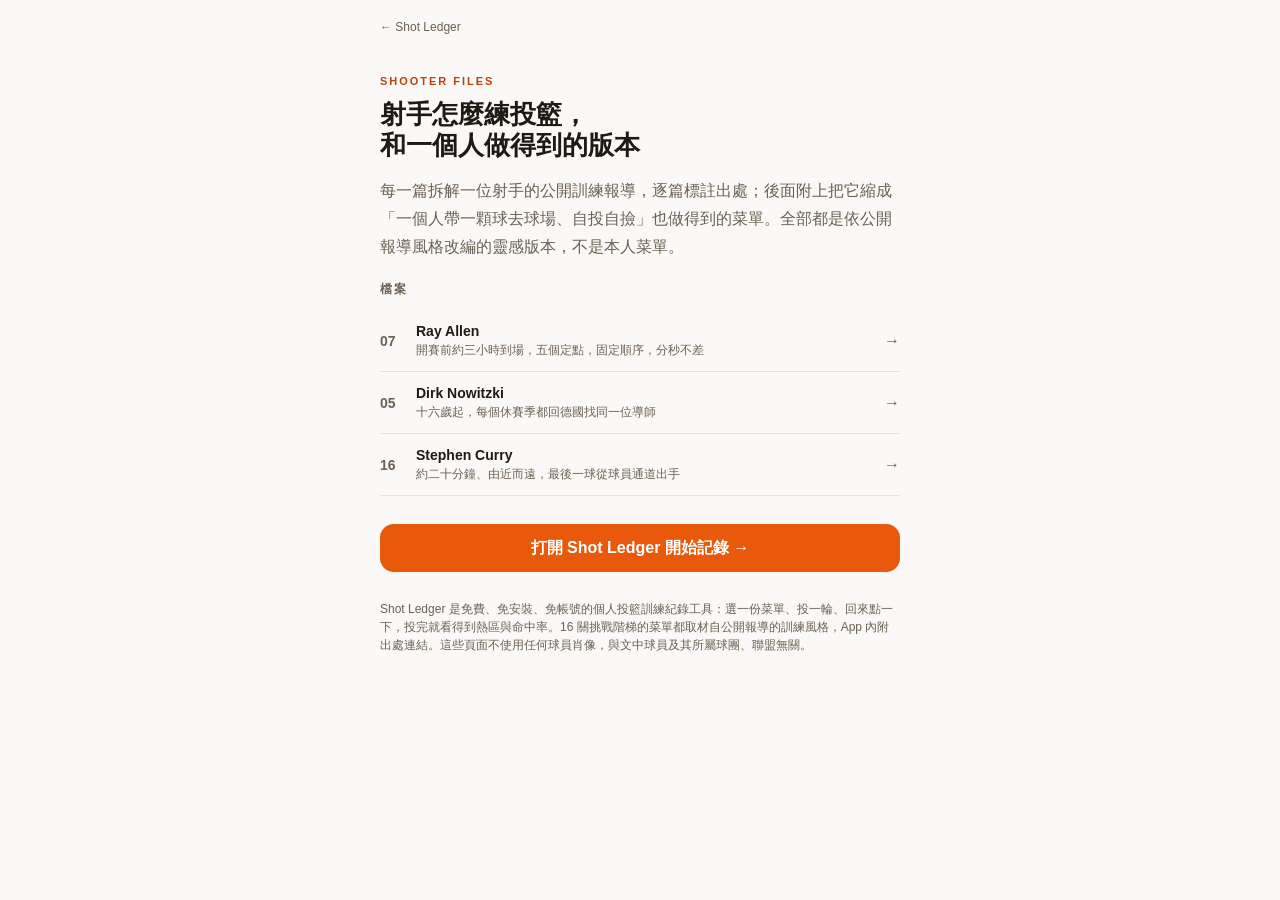
==== stories/index.html @ 7e096281 "射手檔案：三篇靜態文章頁＋發文素材庫（SPEC_M17） 比稿選 A 案「刊號檔案」（雜誌內頁感、純排版、不依賴照片）。第一批三關： Ray Allen(7)／Dirk Nowitzki(5)／Ste" ====
<!doctype html>
<html lang="zh-Hant">
<head>
<meta charset="UTF-8" />
<meta name="viewport" content="width=device-width, initial-scale=1, viewport-fit=cover" />
<title>射手檔案｜NBA 射手怎麼練投籃，和一個人做得到的版本</title>
<meta name="description" content="Ray Allen、Dirk Nowitzki、Stephen Curry 的投籃訓練與賽前儀式，逐篇標註出處，並附上一個人在球場自投自撿做得到的改編版菜單。" />
<meta name="theme-color" content="#FAF9F7" />
<link rel="canonical" href="https://shot-ledger.pages.dev/stories/" />
<meta property="og:title" content="射手檔案｜NBA 射手怎麼練投籃，和一個人做得到的版本" />
<meta property="og:description" content="三位射手的訓練故事，逐篇標註出處，附一個人做得到的改編版菜單。" />
<meta property="og:image" content="https://shot-ledger.pages.dev/assets/og-v2.jpg" />
<meta property="og:url" content="https://shot-ledger.pages.dev/stories/" />
<meta property="og:type" content="website" />
<meta property="og:site_name" content="Shot Ledger" />
<meta property="og:locale" content="zh_TW" />
<meta name="twitter:card" content="summary_large_image" />
<link rel="stylesheet" href="../css/tokens.css" />
<link rel="stylesheet" href="../css/story.css" />
<script>
  try {
    var saved = JSON.parse(localStorage.getItem('shotledger_v1') || 'null');
    var pref = saved && saved.settings && saved.settings.theme;
    var dark = pref === 'dark' || (pref !== 'light' && matchMedia('(prefers-color-scheme: dark)').matches);
    document.documentElement.dataset.theme = dark ? 'dark' : 'light';
  } catch (e) {
    document.documentElement.dataset.theme = matchMedia('(prefers-color-scheme: dark)').matches ? 'dark' : 'light';
  }
</script>
<script type="application/ld+json">
{
  "@context": "https://schema.org",
  "@type": "CollectionPage",
  "name": "射手檔案",
  "description": "NBA 射手的投籃訓練與賽前儀式，附一個人做得到的改編版菜單。",
  "inLanguage": "zh-Hant",
  "url": "https://shot-ledger.pages.dev/stories/",
  "isPartOf": { "@type": "WebSite", "name": "Shot Ledger", "url": "https://shot-ledger.pages.dev/" }
}
</script>
</head>
<body>
<main class="story">
  <a class="story__back" href="../">← Shot Ledger</a>

  <header class="index-head">
    <p class="index-head__kicker">SHOOTER FILES</p>
    <h1 class="index-head__h1">射手怎麼練投籃，<br>和一個人做得到的版本</h1>
    <p class="index-head__lead">每一篇拆解一位射手的公開訓練報導，逐篇標註出處；後面附上把它縮成「一個人帶一顆球去球場、自投自撿」也做得到的菜單。全部都是依公開報導風格改編的靈感版本，不是本人菜單。</p>
  </header>

  <section class="others" style="margin-top:0">
    <p class="others__title">檔案</p>
    <div class="others__list">
      <a class="of" href="ray-allen.html">
        <span class="of__n">07</span>
        <span><span class="of__nm">Ray Allen</span><br><span class="of__fc">開賽前約三小時到場，五個定點，固定順序，分秒不差</span></span>
        <span class="of__ar">→</span>
      </a>
      <a class="of" href="dirk-nowitzki.html">
        <span class="of__n">05</span>
        <span><span class="of__nm">Dirk Nowitzki</span><br><span class="of__fc">十六歲起，每個休賽季都回德國找同一位導師</span></span>
        <span class="of__ar">→</span>
      </a>
      <a class="of" href="stephen-curry.html">
        <span class="of__n">16</span>
        <span><span class="of__nm">Stephen Curry</span><br><span class="of__fc">約二十分鐘、由近而遠，最後一球從球員通道出手</span></span>
        <span class="of__ar">→</span>
      </a>
    </div>
  </section>

  <a class="cta" href="../">打開 Shot Ledger 開始記錄 →</a>

  <p class="index-note">Shot Ledger 是免費、免安裝、免帳號的個人投籃訓練紀錄工具：選一份菜單、投一輪、回來點一下，投完就看得到熱區與命中率。16 關挑戰階梯的菜單都取材自公開報導的訓練風格，App 內附出處連結。這些頁面不使用任何球員肖像，與文中球員及其所屬球團、聯盟無關。</p>
</main>
</body>
</html>
---- css/tokens.css ----
/* css/tokens.css — 設計變數：色彩 / 字級 / 間距 / 圓角 / 陰影 */

:root {
  /* ---- 色彩：籃球橘 accent + 暖灰底 + 深炭文字 ---- */
  --color-accent: #E8590C;
  --color-accent-dark: #B8430A;
  --color-accent-tint: #FDEAE0;
  --color-accent-contrast: #FFFFFF;

  --color-bg: #FAF9F7;
  --color-surface: #FFFFFF;
  --color-surface-sunken: #F2EFE9;
  --color-border: #E7E1D8;
  --color-border-strong: #D8CFC1;

  --color-text: #201A15;
  --color-text-muted: #6B6053;
  --color-text-faint: #94897A;
  --color-text-on-accent: #FFFFFF;

  --color-success: #17794F;
  --color-success-tint: #E1F4EB;
  --color-danger: #B23B2E;
  --color-danger-tint: #FBE7E3;

  --color-court-line: #C9BFAF;
  --color-spot-idle: #C7BFB2;

  --color-heat-none: #D8D2C6;
  --color-heat-cold: #3E7CB1;
  --color-heat-warm: #E3A72E;
  --color-heat-hot: #E8590C;

  /* ---- 夜幕深藍：hero 卡生涯數據面板專用（呼應 favicon / OG 圖夜空色系） ---- */
  --color-night: #1F3A5F;
  --color-night-line: #35517A;
  --color-on-night: #FAF9F7;
  --color-on-night-muted: rgba(250, 249, 247, 0.62);

  /* ---- 字級 ---- */
  --font-family: -apple-system, BlinkMacSystemFont, "Segoe UI", "PingFang TC",
    "Noto Sans TC", "Microsoft JhengHei", "Heiti TC", sans-serif;

  --text-xs: 12px;
  --text-sm: 14px;
  --text-md: 16px;
  --text-lg: 19px;
  --text-xl: 26px;
  --text-2xl: 38px;
  --text-3xl: 48px;

  --leading-tight: 1.2;
  --leading-normal: 1.5;

  /* ---- 間距 ---- */
  --space-1: 4px;
  --space-2: 8px;
  --space-3: 12px;
  --space-4: 16px;
  --space-5: 20px;
  --space-6: 28px;
  --space-7: 40px;
  --space-8: 56px;

  /* ---- 圓角 ---- */
  --radius-sm: 8px;
  --radius-md: 14px;
  --radius-lg: 16px;
  --radius-full: 999px;

  /* ---- 陰影 ---- */
  --shadow-sm: 0 1px 2px rgba(32, 26, 21, 0.06);
  --shadow-md: 0 6px 20px rgba(32, 26, 21, 0.09);
  --shadow-lg: 0 12px 36px rgba(32, 26, 21, 0.14);

  /* ---- 觸控 / 動效 ---- */
  --touch-min: 48px;
  --transition-fast: 150ms ease;
  --transition-med: 220ms cubic-bezier(0.22, 0.61, 0.36, 1);

  --tabbar-height: 64px;
  --safe-bottom: env(safe-area-inset-bottom, 0px);
}

@media (prefers-reduced-motion: reduce) {
  :root {
    --transition-fast: 1ms;
    --transition-med: 1ms;
  }
}

/* ---------------------------------------------------------------------- */
/* 深色模式：由 js/app.js 的 applyTheme() 寫入 document.documentElement       */
/* 的 data-theme 屬性套用。--color-night 系列（夜幕面板）與                    */
/* --color-text-on-accent / --color-accent-contrast 兩色不變，                */
/* 兩種主題下都成立，故不在此覆寫。                                          */
/* ---------------------------------------------------------------------- */

:root[data-theme="dark"] {
  --color-accent: #F2691D;
  --color-accent-dark: #E8590C;
  --color-accent-tint: #3A2417;

  --color-bg: #16130F;
  --color-surface: #201B16;
  --color-surface-sunken: #2A241E;
  --color-border: #3A322A;
  --color-border-strong: #4A4036;

  --color-text: #F2EDE5;
  --color-text-muted: #B3A793;
  --color-text-faint: #857A6A;

  --color-success: #4CC38A;
  --color-success-tint: #143327;
  --color-danger: #E5695B;
  --color-danger-tint: #3A1F1B;

  --color-court-line: #4A4036;
  --color-spot-idle: #5A5142;

  --color-heat-none: #3A342C;
  --color-heat-cold: #4C8FC9;
  --color-heat-warm: #E3A72E;
  --color-heat-hot: #F2691D;

  --shadow-sm: 0 1px 2px rgba(0, 0, 0, 0.35);
  --shadow-md: 0 6px 20px rgba(0, 0, 0, 0.45);
  --shadow-lg: 0 12px 36px rgba(0, 0, 0, 0.55);
}
---- css/story.css ----
/* css/story.css — 射手檔案（/stories/）專用樣式。
 *
 * 這幾頁是**獨立的靜態 HTML**，不是 SPA 的一部分（比稿定案 A 案「刊號檔案」）。
 * 為什麼不做成 #/story/xxx：hash 對搜尋引擎是同一個網址，做了也不會被當成獨立頁面
 * 索引，等於白做——而這幾頁存在的理由有一半就是自然搜尋流量（SPEC_M17 §1）。
 *
 * 色彩／字級／間距一律吃 css/tokens.css，本檔不自己定義任何顏色值。
 * 深色模式：靜態頁沒有 app.js，改由每頁 <head> 的三行 inline script 設定
 * <html data-theme>（先讀 App 存的偏好，沒有就跟系統），tokens.css 的深色區塊照樣生效。
 */

* { box-sizing: border-box; }

body {
  margin: 0;
  font-family: var(--font-family);
  background: var(--color-bg);
  color: var(--color-text);
  -webkit-font-smoothing: antialiased;
  -webkit-text-size-adjust: 100%;
}

h1, h2, h3, p { margin: 0; }
a { color: inherit; }
.nowrap { white-space: nowrap; }

.story {
  max-width: 560px;
  margin: 0 auto;
  padding: 0 var(--space-5) var(--space-8);
}

/* 回上層：小、輕、不搶戲，但每頁都要有（單頁落地的訪客需要出口） */
.story__back {
  display: inline-block;
  margin: var(--space-5) 0 0;
  font-size: var(--text-xs);
  color: var(--color-text-muted);
  text-decoration: none;
}

.story__back:hover { color: var(--color-accent); }

/* ---------------------------------------------------------------------- */
/* 刊頭：關卡序號當浮水印（呼應 App 內 hero 卡與徽章數字盤的同一套語彙）      */
/* ---------------------------------------------------------------------- */

.masthead {
  position: relative;
  padding: var(--space-6) 0 var(--space-5);
  overflow: hidden; /* 刊號浮水印刻意超出右邊界，這裡切掉才不會造成水平溢出 */
}

.masthead__bignum {
  position: absolute;
  top: 4px;
  right: -6px;
  font-size: 132px;
  font-weight: 800;
  line-height: .8;
  letter-spacing: -.04em;
  color: var(--color-border);
  user-select: none;
  z-index: 0;
}

.masthead__kicker,
.masthead__name,
.masthead__meta { position: relative; z-index: 1; }

/* 小字一律用 accent-dark：實測 accent 在淺色底只有 3.4:1（AA 小字要 4.5），
   accent-dark 是 5.19:1；深色模式下 accent-dark 是 #E8590C，同樣過關。 */
.masthead__kicker {
  font-size: 11px;
  font-weight: 800;
  letter-spacing: .18em;
  color: var(--color-accent-dark);
}

.masthead__name {
  margin-top: var(--space-2);
  font-size: var(--text-2xl);
  font-weight: 800;
  line-height: var(--leading-tight);
}

.masthead__meta {
  margin-top: var(--space-3);
  font-size: var(--text-sm);
  color: var(--color-text-muted);
}

.masthead__rule {
  position: relative;
  z-index: 1;
  height: 2px;
  background: var(--color-text);
  margin-top: var(--space-5);
}

/* ---------------------------------------------------------------------- */
/* 生涯數據帶：沿用 App 內 hero 卡的夜幕深藍面板                            */
/* ---------------------------------------------------------------------- */

.statband {
  margin-top: var(--space-5);
  background: var(--color-night);
  color: var(--color-on-night);
  border-radius: var(--radius-md);
  padding: var(--space-4);
  display: grid;
  grid-template-columns: repeat(4, 1fr);
  gap: var(--space-2);
}

.statband__num {
  font-size: var(--text-lg);
  font-weight: 800;
  line-height: 1;
  font-variant-numeric: tabular-nums;
  text-align: center;
}

.statband__num small { font-size: .6em; font-weight: 700; }

.statband__lab {
  margin-top: 5px;
  font-size: 10px;
  letter-spacing: .06em;
  color: var(--color-on-night-muted);
  text-align: center;
}

.statband__src {
  grid-column: 1 / -1;
  margin-top: var(--space-2);
  padding-top: var(--space-2);
  border-top: 1px solid var(--color-night-line);
  font-size: 10px;
  line-height: var(--leading-normal);
  color: var(--color-on-night-muted);
  text-align: center;
}

/* ---------------------------------------------------------------------- */
/* 正文                                                                    */
/* ---------------------------------------------------------------------- */

.prose { margin-top: var(--space-6); }

.prose h2 {
  font-size: var(--text-xs);
  font-weight: 800;
  letter-spacing: .14em;
  color: var(--color-accent-dark);
  margin-bottom: var(--space-3);
}

.prose h2 + p { margin-top: 0; }
.prose p {
  font-size: var(--text-md);
  line-height: 1.75;
  color: var(--color-text);
}
.prose p + p { margin-top: var(--space-4); }
.prose section + section { margin-top: var(--space-6); }

/* 重點句：底線式螢光，不是整段變色（整段變色在長文裡很吵） */
.prose em {
  font-style: normal;
  background: linear-gradient(transparent 62%, var(--color-accent-tint) 62%);
}

.pull {
  margin: var(--space-6) 0;
  padding-left: var(--space-4);
  border-left: 3px solid var(--color-accent);
  font-size: var(--text-lg);
  font-weight: 700;
  line-height: var(--leading-tight);
}

.pull__who {
  display: block;
  margin-top: var(--space-2);
  font-size: var(--text-xs);
  font-weight: 400;
  line-height: var(--leading-normal);
  color: var(--color-text-muted);
}

/* ---------------------------------------------------------------------- */
/* 菜單區：輪次序列                                                        */
/* ---------------------------------------------------------------------- */

.menu {
  margin-top: var(--space-6);
  border-top: 1px solid var(--color-border);
  padding-top: var(--space-4);
}

.menu__head {
  display: flex;
  align-items: baseline;
  gap: var(--space-2);
  flex-wrap: wrap;
}

.menu__title { font-size: var(--text-sm); font-weight: 800; }
.menu__sub { font-size: var(--text-xs); color: var(--color-text-muted); }

.menu__rounds {
  display: flex;
  flex-wrap: wrap;
  gap: 4px;
  margin-top: var(--space-3);
}

.rd {
  width: 36px;
  height: 38px;
  border-radius: 5px;
  display: flex;
  flex-direction: column;
  align-items: center;
  justify-content: center;
  gap: 1px;
  font-size: 10px;
  font-weight: 700;
  background: var(--color-surface-sunken);
  border: 1px solid var(--color-border);
  /* 10px 的格內小字用 muted 在深色模式只有 4.06:1（AA 小字要 4.5），直接用 text */
  color: var(--color-text);
}

.rd b { font-size: 11px; font-variant-numeric: tabular-nums; color: var(--color-text); }

/* 三分輪染 accent-tint：一眼看得出這份菜單的距離結構。
   文字色刻意不跟著改成 accent-dark——accent-dark 壓在深色模式的 accent-tint 上只有
   4.06:1，10px 小字不及格；而且距離本來就有文字寫在格子裡，顏色只是輔助訊號。 */
.rd--three {
  background: var(--color-accent-tint);
  border-color: var(--color-accent-tint);
}
.rd--ft { background: var(--color-surface); }

.menu__gate {
  margin-top: var(--space-3);
  font-size: var(--text-sm);
  color: var(--color-text);
}
.menu__gate strong { font-weight: 800; }

.menu__note {
  margin-top: var(--space-3);
  font-size: var(--text-xs);
  line-height: var(--leading-normal);
  color: var(--color-text-muted);
}

/* ---------------------------------------------------------------------- */
/* CTA ／ 頁尾 ／ 其他檔案                                                  */
/* ---------------------------------------------------------------------- */

.cta {
  display: block;
  margin-top: var(--space-6);
  min-height: var(--touch-min);
  line-height: var(--touch-min);
  text-align: center;
  text-decoration: none;
  font-size: var(--text-md);
  font-weight: 800;
  color: var(--color-text-on-accent);
  background: var(--color-accent);
  border-radius: var(--radius-md);
}

.cta--ghost {
  margin-top: var(--space-3);
  color: var(--color-text);
  background: transparent;
  border: 1px solid var(--color-border-strong);
}

.foot {
  margin-top: var(--space-6);
  border-top: 1px solid var(--color-border);
  padding-top: var(--space-4);
  font-size: 11px;
  line-height: var(--leading-normal);
  color: var(--color-text-muted);
}

.foot a { color: var(--color-text-muted); }
.foot p + p { margin-top: var(--space-2); }

.others { margin-top: var(--space-7); }

/* text-faint 在淺色底只有 3.26:1，凡是承載內容的文字一律用 muted（5.83:1）；
   faint 只留給純裝飾（例如刊號浮水印）。 */
.others__title {
  font-size: var(--text-xs);
  font-weight: 800;
  letter-spacing: .14em;
  color: var(--color-text-muted);
}

.others__list { margin-top: var(--space-3); }

.of {
  display: flex;
  align-items: center;
  gap: var(--space-3);
  padding: var(--space-3) 0;
  border-bottom: 1px solid var(--color-border);
  text-decoration: none;
}

.of__n {
  width: 24px;
  flex-shrink: 0;
  font-size: var(--text-sm);
  font-weight: 800;
  font-variant-numeric: tabular-nums;
  color: var(--color-text-muted);
}

.of__nm { font-size: var(--text-sm); font-weight: 700; }
.of__fc { font-size: var(--text-xs); line-height: var(--leading-normal); color: var(--color-text-muted); }
.of__ar { margin-left: auto; color: var(--color-text-muted); }

/* ---------------------------------------------------------------------- */
/* 索引頁（/stories/）                                                     */
/* ---------------------------------------------------------------------- */

.index-head { padding: var(--space-7) 0 var(--space-5); }

.index-head__kicker {
  font-size: 11px;
  font-weight: 800;
  letter-spacing: .18em;
  color: var(--color-accent-dark);
}

.index-head__h1 {
  margin-top: var(--space-3);
  font-size: var(--text-xl);
  font-weight: 800;
  line-height: var(--leading-tight);
}

.index-head__lead {
  margin-top: var(--space-4);
  font-size: var(--text-md);
  line-height: 1.75;
  color: var(--color-text-muted);
}

.index-note {
  margin-top: var(--space-6);
  font-size: var(--text-xs);
  line-height: var(--leading-normal);
  color: var(--color-text-muted);
}
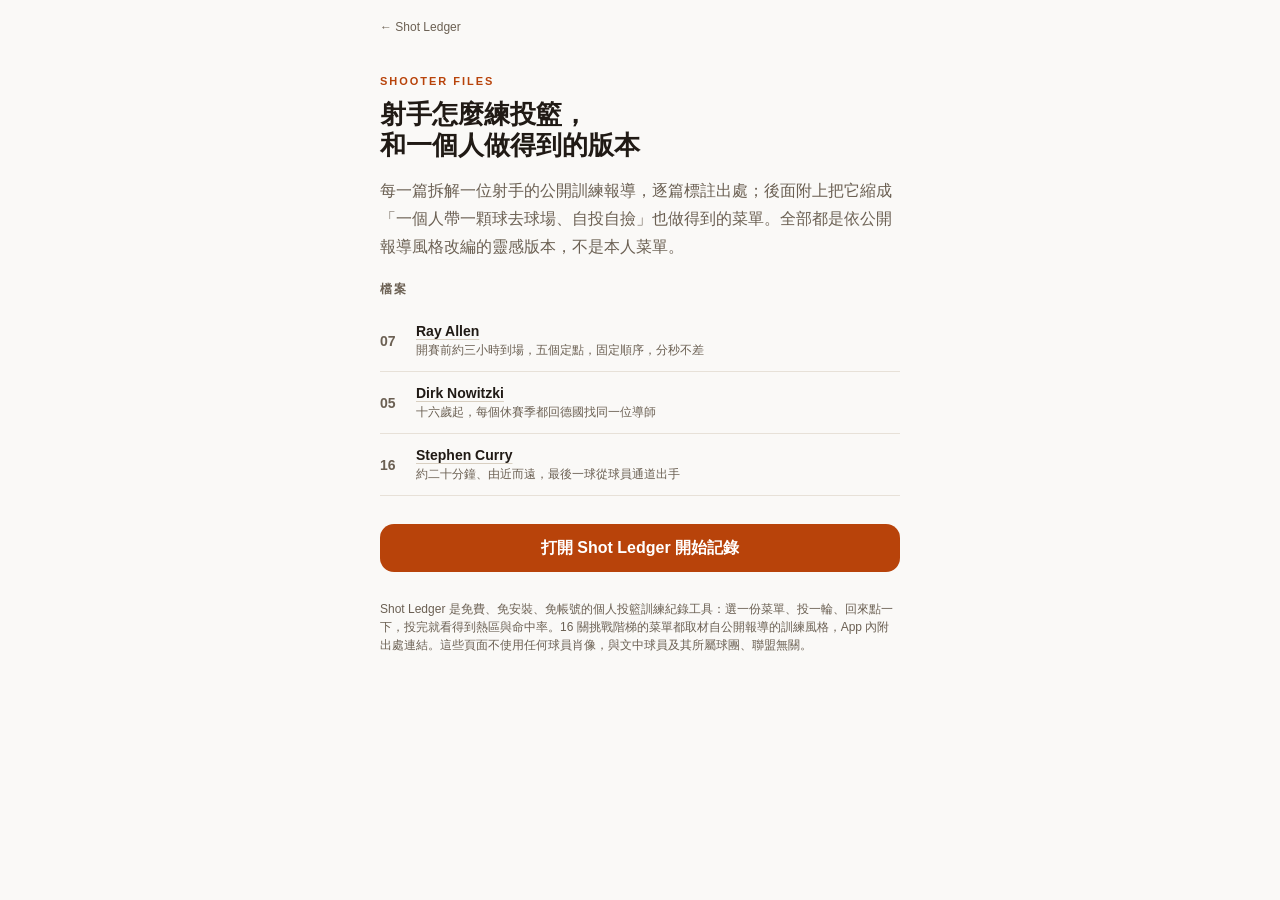
==== commit b3d386e3: "射手檔案入口動線＋拿掉「→」當 CTA＋faint 小字收尾（SPEC_M19） 1) 故事頁 CTA 原本承諾了做不到的事：「用這份菜單開始練」但階梯不給跳關，讀    Curry 那篇的人點下去只" ====
--- a/stories/index.html
+++ b/stories/index.html
@@ -52,25 +52,22 @@
   <section class="others" style="margin-top:0">
     <p class="others__title">檔案</p>
     <div class="others__list">
-      <a class="of" href="ray-allen.html">
+      <a class="of" href="ray-allen">
         <span class="of__n">07</span>
         <span><span class="of__nm">Ray Allen</span><br><span class="of__fc">開賽前約三小時到場，五個定點，固定順序，分秒不差</span></span>
-        <span class="of__ar">→</span>
       </a>
-      <a class="of" href="dirk-nowitzki.html">
+      <a class="of" href="dirk-nowitzki">
         <span class="of__n">05</span>
         <span><span class="of__nm">Dirk Nowitzki</span><br><span class="of__fc">十六歲起，每個休賽季都回德國找同一位導師</span></span>
-        <span class="of__ar">→</span>
       </a>
-      <a class="of" href="stephen-curry.html">
+      <a class="of" href="stephen-curry">
         <span class="of__n">16</span>
         <span><span class="of__nm">Stephen Curry</span><br><span class="of__fc">約二十分鐘、由近而遠，最後一球從球員通道出手</span></span>
-        <span class="of__ar">→</span>
       </a>
     </div>
   </section>
 
-  <a class="cta" href="../">打開 Shot Ledger 開始記錄 →</a>
+  <a class="cta" href="../">打開 Shot Ledger 開始記錄</a>
 
   <p class="index-note">Shot Ledger 是免費、免安裝、免帳號的個人投籃訓練紀錄工具：選一份菜單、投一輪、回來點一下，投完就看得到熱區與命中率。16 關挑戰階梯的菜單都取材自公開報導的訓練風格，App 內附出處連結。這些頁面不使用任何球員肖像，與文中球員及其所屬球團、聯盟無關。</p>
 </main>
--- a/css/tokens.css
+++ b/css/tokens.css
@@ -5,7 +5,28 @@
   --color-accent: #E8590C;
   --color-accent-dark: #B8430A;
   --color-accent-tint: #FDEAE0;
-  --color-accent-contrast: #FFFFFF;
+  --color-accent-contrast: #FFFFFF; /* @deprecated：改用 --color-on-fill（見下方說明） */
+
+  /* ---- 飽和色塊上的文字（SPEC_M18）----
+   * 起因：--color-accent 配白字只有 3.58:1、深色模式的 success／danger 配白字更低到
+   * 2.0〜2.9，全都低於 AA 小字的 4.5。這不是某顆按鈕的問題，是「文字壓在飽和色塊上」
+   * 這個模式的問題，所以修在 token 層。
+   *
+   * 兩個主題的正解本來就不同，不要硬求一致：
+   * - 淺色模式：色塊維持深色、文字用白（--color-fill-accent 比 accent 壓深一階，
+   *   白字才站得住；success／danger 本身就夠深，直接配白字）。
+   * - 深色模式：暗底需要亮色塊（亮橘才看得出是 accent），所以色塊維持亮、文字改近黑。
+   *
+   * 用法：凡是「飽和色當底＋上面有字」的控制項，底色用 --color-fill-accent（accent 系）
+   * 或原本的 success／danger，文字一律用 --color-on-fill。純色塊（進度條、熱力格、
+   * pip）沒有文字，不受此規範。
+   */
+  --color-fill-accent: #B8430A;
+  --color-on-fill: #FFFFFF;
+  /* accent 當「文字色」用時的值。淺色底要壓深（#E8590C 在白底只有 3.4:1），
+     深色底則要提亮（#B8430A 壓在 sunken 上只有 4.28:1）——同一顆 accent 在兩個
+     主題當文字的正解剛好相反，所以獨立成一顆 token，不要就地寫 accent-dark。 */
+  --color-accent-text: #B8430A;
 
   --color-bg: #FAF9F7;
   --color-surface: #FFFFFF;
@@ -15,13 +36,22 @@
 
   --color-text: #201A15;
   --color-text-muted: #6B6053;
+  /* --color-text-faint 只准用在「純裝飾」：圖示、分隔符、虛線框，以及 ≥24px 的大字
+   * （SPEC_M18 §5，2026-07-30 定案）。
+   * 原因：它在淺色底只有 3.26〜3.43:1，AA 小字要 4.5——凡是承載資訊的標籤（區塊標題、
+   * 關卡名、徽章進度、座標軸標籤…）用它都不及格。當時全站有 58 處使用，48 處是資訊
+   * 而不是裝飾，已一次改用 muted。
+   * ⚠️ 新寫樣式時：「這行字拿掉會不會少一個資訊？」會 → 用 muted，不會 → 才可以 faint。 */
   --color-text-faint: #94897A;
-  --color-text-on-accent: #FFFFFF;
+  --color-text-on-accent: #FFFFFF; /* @deprecated：改用 --color-on-fill */
 
   --color-success: #17794F;
   --color-success-tint: #E1F4EB;
   --color-danger: #B23B2E;
   --color-danger-tint: #FBE7E3;
+  /* danger 當「文字色」時的專用值：深色模式的 --color-danger 是給色塊用的亮紅，
+     拿來當字壓在 surface／danger-tint 上只有 3.23:1。填色維持不變，只有文字走這顆。 */
+  --color-danger-text: #B23B2E;
 
   --color-court-line: #C9BFAF;
   --color-spot-idle: #C7BFB2;
@@ -36,6 +66,10 @@
   --color-night-line: #35517A;
   --color-on-night: #FAF9F7;
   --color-on-night-muted: rgba(250, 249, 247, 0.62);
+  /* 夜幕面板上的 accent 文字：面板在兩個主題下都是深藍，所以這顆不隨主題變。
+     品牌橘直接壓在 #1F3A5F 上只有 3.21:1（accent-text 更慘 2.1，那顆是為淺色底調的），
+     提亮到 #FF8A4C 才有 4.92:1——仍然明顯是同一支橘，只是為深藍底調亮。 */
+  --color-accent-on-night: #FF8A4C;
 
   /* ---- 字級 ---- */
   --font-family: -apple-system, BlinkMacSystemFont, "Segoe UI", "PingFang TC",
@@ -91,15 +125,20 @@
 
 /* ---------------------------------------------------------------------- */
 /* 深色模式：由 js/app.js 的 applyTheme() 寫入 document.documentElement       */
-/* 的 data-theme 屬性套用。--color-night 系列（夜幕面板）與                    */
-/* --color-text-on-accent / --color-accent-contrast 兩色不變，                */
-/* 兩種主題下都成立，故不在此覆寫。                                          */
+/* 的 data-theme 屬性套用。--color-night 系列（夜幕面板）兩種主題下都成立，     */
+/* 故不在此覆寫；--color-text-on-accent / --color-accent-contrast 已停用，      */
+/* 改用 --color-on-fill（它在深色模式必須覆寫，見上方說明）。                   */
 /* ---------------------------------------------------------------------- */
 
 :root[data-theme="dark"] {
   --color-accent: #F2691D;
   --color-accent-dark: #E8590C;
   --color-accent-tint: #3A2417;
+
+  /* 暗底要亮色塊才看得出是 accent，所以色塊維持亮橘、文字改近黑（見上方說明）。 */
+  --color-fill-accent: #F2691D;
+  --color-on-fill: #16130F;
+  --color-accent-text: #F2691D;
 
   --color-bg: #16130F;
   --color-surface: #201B16;
@@ -115,6 +154,7 @@
   --color-success-tint: #143327;
   --color-danger: #E5695B;
   --color-danger-tint: #3A1F1B;
+  --color-danger-text: #F09A8F;
 
   --color-court-line: #4A4036;
   --color-spot-idle: #5A5142;
--- a/css/story.css
+++ b/css/story.css
@@ -39,7 +39,7 @@
   text-decoration: none;
 }
 
-.story__back:hover { color: var(--color-accent); }
+.story__back:hover { color: var(--color-accent-text); }
 
 /* ---------------------------------------------------------------------- */
 /* 刊頭：關卡序號當浮水印（呼應 App 內 hero 卡與徽章數字盤的同一套語彙）      */
@@ -74,7 +74,7 @@
   font-size: 11px;
   font-weight: 800;
   letter-spacing: .18em;
-  color: var(--color-accent-dark);
+  color: var(--color-accent-text);
 }
 
 .masthead__name {
@@ -152,7 +152,7 @@
   font-size: var(--text-xs);
   font-weight: 800;
   letter-spacing: .14em;
-  color: var(--color-accent-dark);
+  color: var(--color-accent-text);
   margin-bottom: var(--space-3);
 }
 
@@ -271,9 +271,18 @@
   text-decoration: none;
   font-size: var(--text-md);
   font-weight: 800;
-  color: var(--color-text-on-accent);
-  background: var(--color-accent);
+  color: var(--color-on-fill);
+  background: var(--color-fill-accent);
   border-radius: var(--radius-md);
+}
+
+/* CTA 下方的誠實補充：階梯不給跳關，先講清楚點下去會發生什麼（SPEC_M19 §1） */
+.cta-note {
+  margin-top: var(--space-3);
+  font-size: var(--text-xs);
+  line-height: var(--leading-normal);
+  color: var(--color-text-muted);
+  text-align: center;
 }
 
 .cta--ghost {
@@ -326,9 +335,19 @@
   color: var(--color-text-muted);
 }
 
-.of__nm { font-size: var(--text-sm); font-weight: 700; }
+/* 可點的訊號用底線，不用右箭頭：一整排「→」是最沒有個性的 CTA 語彙，而底線是
+   印刷與網頁一直以來就在用的連結標記，跟這幾頁的雜誌調性也合。 */
+.of__nm {
+  font-size: var(--text-sm);
+  font-weight: 700;
+  text-decoration: underline;
+  text-decoration-color: var(--color-border-strong);
+  text-underline-offset: 3px;
+}
+
+.of:hover .of__nm,
+.of:active .of__nm { text-decoration-color: var(--color-accent-text); }
 .of__fc { font-size: var(--text-xs); line-height: var(--leading-normal); color: var(--color-text-muted); }
-.of__ar { margin-left: auto; color: var(--color-text-muted); }
 
 /* ---------------------------------------------------------------------- */
 /* 索引頁（/stories/）                                                     */
@@ -340,7 +359,7 @@
   font-size: 11px;
   font-weight: 800;
   letter-spacing: .18em;
-  color: var(--color-accent-dark);
+  color: var(--color-accent-text);
 }
 
 .index-head__h1 {
